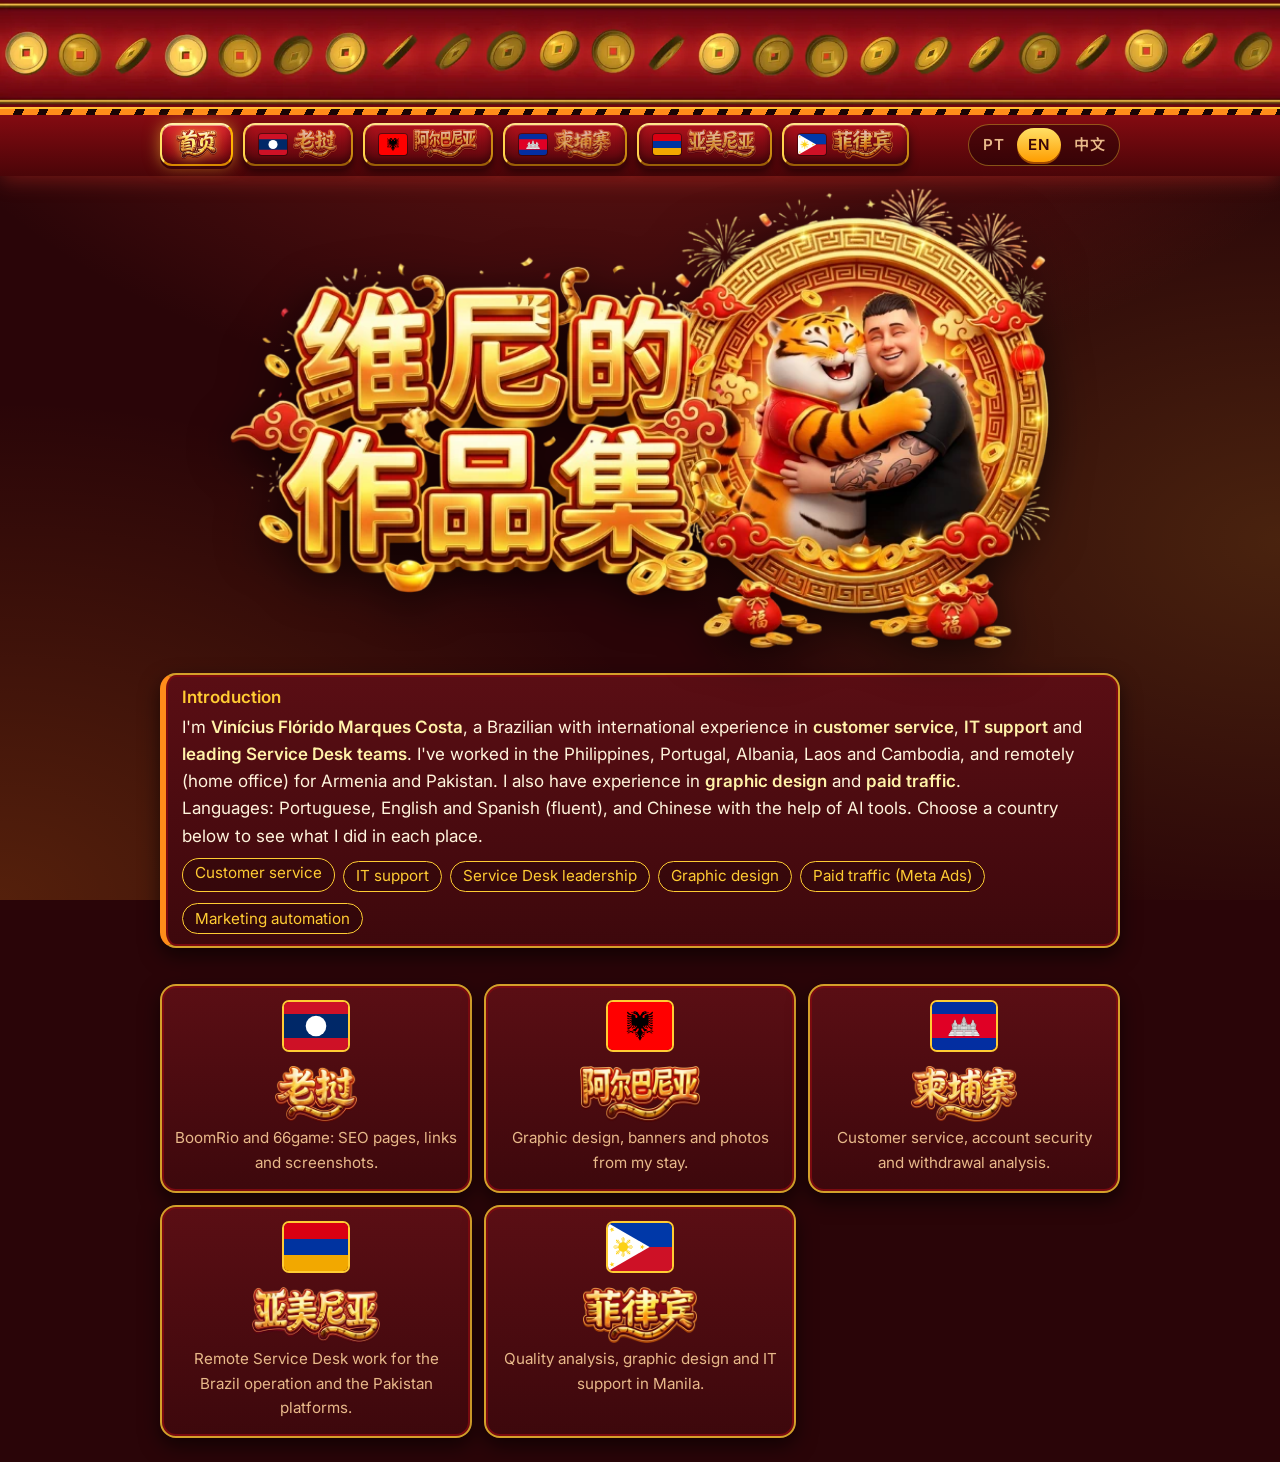
==== site/index.html @ f8ab3ff0 "Add trilingual portfolio site Co-Authored-By: Claude Sonnet 5.5 <noreply@anthropic.com> Claude-Sessi" ====
<!doctype html>
<html lang="pt-BR" data-lang="pt">
<head>
<meta charset="utf-8">
<meta name="viewport" content="width=device-width, initial-scale=1, viewport-fit=cover">
<title>Início — Vinícius Flórido</title>
<meta name="description" content="Portfólio de Vinícius Flórido Marques Costa: atendimento ao cliente, suporte de TI, liderança de Service Desk, design gráfico e SEO, com experiência em Laos, Albânia, Camboja, Armênia e Filipinas." data-i18n-content="meta.description">
<meta name="theme-color" content="#4a0508">
<meta name="color-scheme" content="dark">
<meta property="og:type" content="profile">
<meta property="og:title" content="Vinícius Flórido Marques Costa">
<meta property="og:description" content="Portfólio de Vinícius Flórido Marques Costa: atendimento ao cliente, suporte de TI, liderança de Service Desk, design gráfico e SEO, com experiência em Laos, Albânia, Camboja, Armênia e Filipinas.">
<meta property="og:image" content="assets/og-image.jpg">
<meta name="twitter:card" content="summary_large_image">
<link rel="icon" href="favicon.svg" type="image/svg+xml">
<link rel="preconnect" href="https://fonts.googleapis.com">
<link rel="preconnect" href="https://fonts.gstatic.com" crossorigin>
<link rel="stylesheet" href="https://fonts.googleapis.com/css2?family=Inter:wght@400;500;600;700&family=Noto+Sans+SC:wght@400;500;700&display=swap">
<link rel="stylesheet" href="css/tokens.css">
<link rel="stylesheet" href="css/base.css">
<link rel="stylesheet" href="css/components.css">
<link rel="modulepreload" href="js/main.js">
<script type="application/ld+json">{"@context": "https://schema.org", "@type": "Person", "name": "Vinícius Flórido Marques Costa", "jobTitle": "Customer Service Analyst · Service Desk Coordinator", "nationality": {"@type": "Country", "name": "Brazil"}, "knowsLanguage": ["pt", "en", "es", "zh"], "knowsAbout": ["Customer service", "IT support", "Service Desk management", "Graphic design", "SEO", "Paid traffic"], "sameAs": ["https://github.com/boomrioseo-dev"]}</script>
</head>
<body>
<a class="skip-link" href="#main" data-i18n="ui.skip">Ir para o conteúdo principal</a>
<div class="vidbar" role="presentation"><video id="coin-strip" muted loop playsinline preload="metadata" poster="assets/video/coins-poster.webp" disablepictureinpicture aria-hidden="true" tabindex="-1" width="3840" height="320"><source src="assets/video/coins-4k.mp4" type="video/mp4"></video></div>
<header class="site-header">
<nav class="site-nav" aria-label="Navegação principal" data-i18n-aria="ui.nav">
<ul class="tabs" role="list"><li><a class="tab" href="#home" data-route-link="home"><img class="cn" src="assets/img/nav/home.webp" width="163" height="120" alt="Início" data-i18n-alt="country.home" decoding="async"></a></li><li><a class="tab" href="#laos" data-route-link="laos"><img class="flag" src="assets/flags/la.svg" alt="" width="28" height="21" decoding="async"><img class="cn" src="assets/img/nav/la.webp" width="175" height="120" alt="Laos" data-i18n-alt="country.laos" decoding="async"></a></li><li><a class="tab" href="#albania" data-route-link="albania"><img class="flag" src="assets/flags/al.svg" alt="" width="28" height="21" decoding="async"><img class="cn" src="assets/img/nav/al.webp" width="256" height="120" alt="Albânia" data-i18n-alt="country.albania" decoding="async"></a></li><li><a class="tab" href="#cambodia" data-route-link="cambodia"><img class="flag" src="assets/flags/kh.svg" alt="" width="28" height="21" decoding="async"><img class="cn" src="assets/img/nav/kh.webp" width="229" height="120" alt="Camboja" data-i18n-alt="country.cambodia" decoding="async"></a></li><li><a class="tab" href="#armenia" data-route-link="armenia"><img class="flag" src="assets/flags/am.svg" alt="" width="28" height="21" decoding="async"><img class="cn" src="assets/img/nav/am.webp" width="273" height="120" alt="Armênia" data-i18n-alt="country.armenia" decoding="async"></a></li><li><a class="tab" href="#philippines" data-route-link="philippines"><img class="flag" src="assets/flags/ph.svg" alt="" width="28" height="21" decoding="async"><img class="cn" src="assets/img/nav/ph.webp" width="244" height="120" alt="Filipinas" data-i18n-alt="country.philippines" decoding="async"></a></li></ul>
<div class="lang" role="group" aria-label="Idioma" data-i18n-aria="ui.lang"><button type="button" data-lang="pt" lang="pt" aria-pressed="false">PT</button><button type="button" data-lang="en" lang="en" aria-pressed="false">EN</button><button type="button" data-lang="zh" lang="zh" aria-pressed="false">中文</button></div>
</nav>
</header>
<main id="main" tabindex="-1">
<article class="view" id="view-home" data-route="home" hidden>
<div class="herobanner"><h1 class="sr-only" tabindex="-1" data-i18n="home.h1">Vinícius Flórido Marques Costa — Portfólio</h1>
<img class="hb-one" src="assets/img/ui/hero.webp" width="790" height="444" alt="Banner do portfólio com ilustração de um tigre da fortuna" data-i18n-alt="home.hero.alt" fetchpriority="high" decoding="async"></div>
<section class="section" aria-labelledby="intro-h"><div class="explain reveal"><h2 id="intro-h" class="explain-title" data-i18n="home.intro.title">Apresentação</h2>
<p data-i18n-html="home.intro.body">Sou o <b>Vinícius Flórido Marques Costa</b>, brasileiro, com experiência internacional em <b>atendimento ao cliente</b>, <b>suporte de TI</b> e <b>liderança de equipes de Service Desk</b>. Já trabalhei nas Filipinas, em Portugal, na Albânia, em Laos e no Camboja, e em home office para a Armênia e o Paquistão. Também tenho experiência com <b>design gráfico</b> e <b>tráfego pago</b>.<br>
Idiomas: português, inglês e espanhol (fluentes), e chinês com apoio de ferramentas de IA. Escolha um país abaixo para ver o que fiz em cada lugar.</p>
<ul class="tags" role="list"><li data-i18n="home.skill.0">Atendimento ao cliente</li><li data-i18n="home.skill.1">Suporte de TI</li><li data-i18n="home.skill.2">Liderança de Service Desk</li><li data-i18n="home.skill.3">Design gráfico</li><li data-i18n="home.skill.4">Tráfego pago (Meta Ads)</li><li data-i18n="home.skill.5">Automação de marketing</li></ul></div></section>
<section class="section" aria-label="Países" data-i18n-aria="home.countries"><div class="grid"><a class="card homecard reveal" href="#laos"><img class="flag flag-xl" src="assets/flags/la.svg" alt="" width="64" height="48" decoding="async"><h3><img class="cn cn-lg" src="assets/img/nav/la.webp" width="175" height="120" alt="Laos" data-i18n-alt="country.laos" decoding="async"></h3><p data-i18n="home.card.laos">BoomRio e 66game: páginas de SEO, links e screenshots.</p></a><a class="card homecard reveal" href="#albania"><img class="flag flag-xl" src="assets/flags/al.svg" alt="" width="64" height="48" decoding="async"><h3><img class="cn cn-lg" src="assets/img/nav/al.webp" width="256" height="120" alt="Albânia" data-i18n-alt="country.albania" decoding="async"></h3><p data-i18n="home.card.albania">Design gráfico, banners e fotos da estadia.</p></a><a class="card homecard reveal" href="#cambodia"><img class="flag flag-xl" src="assets/flags/kh.svg" alt="" width="64" height="48" decoding="async"><h3><img class="cn cn-lg" src="assets/img/nav/kh.webp" width="229" height="120" alt="Camboja" data-i18n-alt="country.cambodia" decoding="async"></h3><p data-i18n="home.card.cambodia">Atendimento ao cliente, segurança de contas e análise de saques.</p></a><a class="card homecard reveal" href="#armenia"><img class="flag flag-xl" src="assets/flags/am.svg" alt="" width="64" height="48" decoding="async"><h3><img class="cn cn-lg" src="assets/img/nav/am.webp" width="273" height="120" alt="Armênia" data-i18n-alt="country.armenia" decoding="async"></h3><p data-i18n="home.card.armenia">Service Desk em home office, no Brasil e nas plataformas do Paquistão.</p></a><a class="card homecard reveal" href="#philippines"><img class="flag flag-xl" src="assets/flags/ph.svg" alt="" width="64" height="48" decoding="async"><h3><img class="cn cn-lg" src="assets/img/nav/ph.webp" width="244" height="120" alt="Filipinas" data-i18n-alt="country.philippines" decoding="async"></h3><p data-i18n="home.card.philippines">Análise de qualidade, design gráfico e suporte de TI em Manila.</p></a></div></section>
</article>
<article class="view" id="view-laos" data-route="laos" hidden>
<header class="hero">
<h1 tabindex="-1"><img class="flag flag-lg" src="assets/flags/la.svg" alt="" width="44" height="33" decoding="async"><span data-i18n="country.laos">Laos</span></h1>
<p data-i18n="laos.lede">BoomRio e 66game: páginas de SEO, links e capturas de tela. Esta página será atualizada conforme novos materiais forem enviados.</p>
</header><div class="section"><dl class="facts reveal"><div><dt data-i18n="fact.company">Empresa</dt><dd>STAR COMPANY</dd></div><div><dt data-i18n="fact.role">Cargo</dt><dd data-i18n="role.csa">Analista de Atendimento ao Cliente</dd></div><div><dt data-i18n="fact.period">Período</dt><dd data-i18n="period.khlaos">Jun 2025 – Fev 2026</dd></div><div><dt data-i18n="fact.place">Local</dt><dd data-i18n="place.laos">Triângulo Dourado (Laos)</dd></div></dl><aside class="explain reveal"><h3 data-i18n="laos.time.title">Sobre a minha passagem</h3><div data-i18n-html="laos.time.body">Trabalhei como <b>Analista de Atendimento ao Cliente</b> na STAR COMPANY, começando no Triângulo Dourado, em Laos, e depois fui transferido para o Camboja. Esta página reúne os materiais da BoomRio e do 66game: páginas de SEO, links e capturas de tela.</div></aside></div><section class="section" aria-labelledby="projects-h">
<h2 id="projects-h" data-i18n="laos.projects.title">BoomRio e 66game</h2><p class="sub" data-i18n="laos.projects.sub">Páginas de SEO, canal no Telegram e repositórios</p>
<div class="grid"><article class="card reveal">
<div class="card-ico"><svg class="ico" viewBox="0 0 24 24" aria-hidden="true" focusable="false" fill="currentColor"><path d="M3 11v2a1 1 0 0 0 1 1h2l5 4V6L6 10H4a1 1 0 0 0-1 1Zm13.5 1a4.5 4.5 0 0 0-2.5-4v8a4.5 4.5 0 0 0 2.5-4Zm2.5 0a7 7 0 0 1-4.5 6.5v-2a5 5 0 0 0 0-9v-2A7 7 0 0 1 19 12Z"/></svg></div><h3 class="card-title" data-i18n="laos.tg.title">Canal BoomRio · Telegram</h3><p data-i18n="laos.tg.body">Canal oficial com jogos, bônus, informativos e promoções.</p>
<a class="btn btn-link" href="https://t.me/+j5zQhgkIkEhjNGRk" target="_blank" rel="noopener noreferrer"><span data-i18n="laos.tg.cta">Abrir canal ↗</span></a>
</article><article class="card reveal">
<div class="card-ico"><img class="flag flag-md" src="assets/flags/in.svg" alt="" width="36" height="27" decoding="async"></div><h3 class="card-title" data-i18n="laos.g66.title">Página SEO · 66game</h3><p data-i18n="laos.g66.body">Site de divulgação da plataforma indiana da mesma empresa da BoomRio, com guia de download, FAQ e avaliações.</p>
<a class="btn btn-link" href="https://66gameblog.com" target="_blank" rel="noopener noreferrer"><span data-i18n="laos.g66.cta">Abrir site ↗</span></a>
</article><article class="card reveal">
<div class="card-ico"><svg class="ico" viewBox="0 0 24 24" aria-hidden="true" focusable="false" fill="currentColor"><path d="M12 2a10 10 0 0 0-3.2 19.5c.5.1.7-.2.7-.5v-1.7c-2.8.6-3.4-1.2-3.4-1.2-.5-1.1-1.1-1.4-1.1-1.4-.9-.6.1-.6.1-.6 1 .1 1.5 1 1.5 1 .9 1.5 2.4 1.1 2.9.8.1-.7.4-1.1.6-1.4-2.2-.3-4.6-1.1-4.6-5 0-1.1.4-2 1-2.7-.1-.3-.4-1.300.1-2.700 0 0 .8-.3 2.800 1a9.600 9.600 0 0 1 5 0c1.900-1.300 2.800-1 2.800-1 .5 1.400.2 2.400.1 2.700.6.700 1 1.600 1 2.700 0 3.900-2.400 4.700-4.600 5 .4.300.7.900.7 1.800v2.700c0 .3.2.600.7.500A10 10 0 0 0 12 2Z"/></svg></div><h3 class="card-title" data-i18n="laos.gh.title">GitHub · BoomRio e Game66</h3><p data-i18n="laos.gh.body">Repositórios das páginas de SEO da BoomRio e do 66game.</p>
<a class="btn btn-primary" href="https://github.com/boomrioseo-dev?tab=repositories" target="_blank" rel="noopener noreferrer"><span data-i18n="laos.gh.cta">Ver repositórios ↗</span></a>
</article></div>
</section><section class="section" aria-labelledby="screens-h">
<h2 id="screens-h" data-i18n="laos.screens.title">Screenshots</h2><p class="sub" data-i18n="laos.screens.sub">Capturas de tela dos trabalhos</p>
<h3 class="grp" data-i18n="laos.group">SEO · BOOM</h3><div class="grid grid-shots"><figure class="shot reveal">
<button type="button" class="shot-btn" data-lightbox="seo" data-full="assets/img/laos/seo-planning-719.webp" data-w="719" data-h="1001" data-i18n-aria="ui.zoom" aria-label="Ampliar imagem">
<img src="assets/img/laos/seo-planning-480.webp" srcset="assets/img/laos/seo-planning-480.webp 480w, assets/img/laos/seo-planning-719.webp 719w" sizes="(min-width: 1000px) 300px, (min-width: 600px) 45vw, 92vw" width="719" height="1001" alt="Planejamento de nova plataforma" data-i18n-alt="laos.s1.title" loading="lazy" decoding="async"></button>
<figcaption><b data-i18n="laos.s1.title">Planejamento de nova plataforma</b><span data-i18n="laos.s1.desc">Conversa de equipe sobre limites de envio e ideias de nomes para uma nova plataforma.</span></figcaption>
</figure><figure class="shot reveal">
<button type="button" class="shot-btn" data-lightbox="seo" data-full="assets/img/laos/seo-team-1223.webp" data-w="1223" data-h="1004" data-i18n-aria="ui.zoom" aria-label="Ampliar imagem">
<img src="assets/img/laos/seo-team-960.webp" srcset="assets/img/laos/seo-team-480.webp 480w, assets/img/laos/seo-team-960.webp 960w, assets/img/laos/seo-team-1223.webp 1223w" sizes="(min-width: 1000px) 300px, (min-width: 600px) 45vw, 92vw" width="1223" height="1004" alt="Grupo BOOM TEAM" data-i18n-alt="laos.s2.title" loading="lazy" decoding="async"></button>
<figcaption><b data-i18n="laos.s2.title">Grupo BOOM TEAM</b><span data-i18n="laos.s2.desc">Grupo de promoção com relatório de desempenho e orientações para a equipe.</span></figcaption>
</figure><figure class="shot reveal">
<button type="button" class="shot-btn" data-lightbox="seo" data-full="assets/img/laos/seo-channel-1235.webp" data-w="1235" data-h="1034" data-i18n-aria="ui.zoom" aria-label="Ampliar imagem">
<img src="assets/img/laos/seo-channel-960.webp" srcset="assets/img/laos/seo-channel-480.webp 480w, assets/img/laos/seo-channel-960.webp 960w, assets/img/laos/seo-channel-1235.webp 1235w" sizes="(min-width: 1000px) 300px, (min-width: 600px) 45vw, 92vw" width="1235" height="1034" alt="Canal oficial BoomRio" data-i18n-alt="laos.s3.title" loading="lazy" decoding="async"></button>
<figcaption><b data-i18n="laos.s3.title">Canal oficial BoomRio</b><span data-i18n="laos.s3.desc">Canal com 3.702 inscritos e publicação com códigos de resgate.</span></figcaption>
</figure><figure class="shot reveal">
<button type="button" class="shot-btn" data-lightbox="seo" data-full="assets/img/laos/seo-archive-1191.webp" data-w="1191" data-h="1023" data-i18n-aria="ui.zoom" aria-label="Ampliar imagem">
<img src="assets/img/laos/seo-archive-960.webp" srcset="assets/img/laos/seo-archive-480.webp 480w, assets/img/laos/seo-archive-960.webp 960w, assets/img/laos/seo-archive-1191.webp 1191w" sizes="(min-width: 1000px) 300px, (min-width: 600px) 45vw, 92vw" width="1191" height="1023" alt="Conversas arquivadas" data-i18n-alt="laos.s4.title" loading="lazy" decoding="async"></button>
<figcaption><b data-i18n="laos.s4.title">Conversas arquivadas</b><span data-i18n="laos.s4.desc">Lista de contatos e conversa sobre dias trabalhados e pagamento.</span></figcaption>
</figure><figure class="shot reveal">
<button type="button" class="shot-btn" data-lightbox="seo" data-full="assets/img/laos/seo-google-591.webp" data-w="591" data-h="1280" data-i18n-aria="ui.zoom" aria-label="Ampliar imagem">
<img src="assets/img/laos/seo-google-480.webp" srcset="assets/img/laos/seo-google-480.webp 480w, assets/img/laos/seo-google-591.webp 591w" sizes="(min-width: 1000px) 300px, (min-width: 600px) 45vw, 92vw" width="591" height="1280" alt="Primeiro lugar no Google" data-i18n-alt="laos.s5.title" loading="lazy" decoding="async"></button>
<figcaption><b data-i18n="laos.s5.title">Primeiro lugar no Google</b><span data-i18n="laos.s5.desc">Busca por “boomrio”: uma das páginas de SEO aparece em primeiro lugar nos resultados.</span></figcaption>
</figure><figure class="shot reveal">
<button type="button" class="shot-btn" data-lightbox="seo" data-full="assets/img/laos/seo-instagram-591.webp" data-w="591" data-h="1280" data-i18n-aria="ui.zoom" aria-label="Ampliar imagem">
<img src="assets/img/laos/seo-instagram-480.webp" srcset="assets/img/laos/seo-instagram-480.webp 480w, assets/img/laos/seo-instagram-591.webp 591w" sizes="(min-width: 1000px) 300px, (min-width: 600px) 45vw, 92vw" width="591" height="1280" alt="Arte para Instagram" data-i18n-alt="laos.s6.title" loading="lazy" decoding="async"></button>
<figcaption><b data-i18n="laos.s6.title">Arte para Instagram</b><span data-i18n="laos.s6.desc">Story criado para a BoomRio, convidando pessoas a se tornarem agentes.</span></figcaption>
</figure><figure class="shot reveal">
<button type="button" class="shot-btn" data-lightbox="seo" data-full="assets/img/laos/seo-telegram-vip-591.webp" data-w="591" data-h="1280" data-i18n-aria="ui.zoom" aria-label="Ampliar imagem">
<img src="assets/img/laos/seo-telegram-vip-480.webp" srcset="assets/img/laos/seo-telegram-vip-480.webp 480w, assets/img/laos/seo-telegram-vip-591.webp 591w" sizes="(min-width: 1000px) 300px, (min-width: 600px) 45vw, 92vw" width="591" height="1280" alt="Grupo VIP no Telegram" data-i18n-alt="laos.s7.title" loading="lazy" decoding="async"></button>
<figcaption><b data-i18n="laos.s7.title">Grupo VIP no Telegram</b><span data-i18n="laos.s7.desc">Mensagem fixada com código de resgate e regras de bônus.</span></figcaption>
</figure><figure class="shot shot-video reveal"><video controls playsinline preload="none" poster="assets/video/promo-poster.webp" width="540" height="960" data-i18n-aria="laos.s8.title" aria-label="Vídeo promocional"><source src="assets/video/promo.mp4" type="video/mp4"></video>
<figcaption><b data-i18n="laos.s8.title">Vídeo promocional</b><span data-i18n="laos.s8.desc">Animação curta de 5 segundos criada para divulgação.</span></figcaption></figure><figure class="shot reveal">
<button type="button" class="shot-btn" data-lightbox="seo" data-full="assets/img/laos/seo-github-1265.webp" data-w="1265" data-h="919" data-i18n-aria="ui.zoom" aria-label="Ampliar imagem">
<img src="assets/img/laos/seo-github-960.webp" srcset="assets/img/laos/seo-github-480.webp 480w, assets/img/laos/seo-github-960.webp 960w, assets/img/laos/seo-github-1265.webp 1265w" sizes="(min-width: 1000px) 300px, (min-width: 600px) 45vw, 92vw" width="1265" height="919" alt="Perfil no GitHub" data-i18n-alt="laos.s9.title" loading="lazy" decoding="async"></button>
<figcaption><b data-i18n="laos.s9.title">Perfil no GitHub</b><span data-i18n="laos.s9.desc">Conta boomrioseo-dev com 45 repositórios e 341 contribuições no último ano.</span></figcaption>
</figure></div>
</section>
</article>
<article class="view" id="view-albania" data-route="albania" hidden>
<header class="hero">
<h1 tabindex="-1"><img class="flag flag-lg" src="assets/flags/al.svg" alt="" width="44" height="33" decoding="async"><span data-i18n="country.albania">Albânia</span></h1>
<p data-i18n="albania.lede">Trabalhos de design gráfico e registros da estadia no local.</p>
</header><div class="section"><dl class="facts reveal"><div><dt data-i18n="fact.company">Empresa</dt><dd>BRILLIANT ENTERTAINMENT</dd></div><div><dt data-i18n="fact.role">Cargo</dt><dd data-i18n="role.itpt">Analista de TI e Tráfego Pago</dd></div><div><dt data-i18n="fact.period">Período</dt><dd data-i18n="period.al">Out 2024 – Mai 2025</dd></div><div><dt data-i18n="fact.place">Local</dt><dd data-i18n="place.al">Albânia</dd></div></dl><aside class="explain reveal"><h3 data-i18n="albania.time.title">Sobre a minha passagem</h3><div data-i18n-html="albania.time.body">Trabalhei como <b>Analista de TI e Tráfego Pago</b> na BRILLIANT ENTERTAINMENT, na Albânia, de outubro de 2024 a maio de 2025. Além do design gráfico, atuei com tráfego pago (Meta Ads), automação de marketing e suporte de TI.</div></aside><aside class="explain reveal"><h3 data-i18n="albania.about.title">Sobre o trabalho</h3><div data-i18n-html="albania.about.body">Na Albânia realizei trabalhos de design gráfico, como banners para SEO, para Instagram e outros materiais de divulgação, além de fotografias da estadia no local. Abaixo estão os banners, organizados por plataforma, e os registros do período.</div></aside></div><section class="section" aria-labelledby="banners-h">
<h2 id="banners-h" data-i18n="albania.banners.title">Banners e artes de divulgação</h2>
<h3 class="grp">J6.Game</h3><div class="grid grid-banners"><figure class="shot sq reveal"><button type="button" class="shot-btn" data-lightbox="banners" data-full="assets/img/albania/rooster-800.webp" data-w="800" data-h="800" data-i18n-aria="ui.zoom" aria-label="Ampliar imagem"><img src="assets/img/albania/rooster-400.webp" srcset="assets/img/albania/rooster-400.webp 400w, assets/img/albania/rooster-800.webp 800w" sizes="(min-width: 1000px) 230px, (min-width: 600px) 30vw, 46vw" width="800" height="800" alt="J6.Game — Galo e ninho" loading="lazy" decoding="async"></button>
<figcaption><b data-i18n="albania.rooster">Galo e ninho</b><span data-i18n="albania.banner.desc">Banner de divulgação.</span></figcaption></figure><figure class="shot sq reveal"><button type="button" class="shot-btn" data-lightbox="banners" data-full="assets/img/albania/jungle-800.webp" data-w="800" data-h="800" data-i18n-aria="ui.zoom" aria-label="Ampliar imagem"><img src="assets/img/albania/jungle-400.webp" srcset="assets/img/albania/jungle-400.webp 400w, assets/img/albania/jungle-800.webp 800w" sizes="(min-width: 1000px) 230px, (min-width: 600px) 30vw, 46vw" width="800" height="800" alt="J6.Game — Selva e lêmures" loading="lazy" decoding="async"></button>
<figcaption><b data-i18n="albania.jungle">Selva e lêmures</b><span data-i18n="albania.banner.desc">Banner de divulgação.</span></figcaption></figure><figure class="shot sq reveal"><button type="button" class="shot-btn" data-lightbox="banners" data-full="assets/img/albania/waterfall-800.webp" data-w="800" data-h="800" data-i18n-aria="ui.zoom" aria-label="Ampliar imagem"><img src="assets/img/albania/waterfall-400.webp" srcset="assets/img/albania/waterfall-400.webp 400w, assets/img/albania/waterfall-800.webp 800w" sizes="(min-width: 1000px) 230px, (min-width: 600px) 30vw, 46vw" width="800" height="800" alt="J6.Game — Cachoeira e arara" loading="lazy" decoding="async"></button>
<figcaption><b data-i18n="albania.waterfall">Cachoeira e arara</b><span data-i18n="albania.banner.desc">Banner de divulgação.</span></figcaption></figure></div><h3 class="grp">Z9.Game</h3><div class="grid grid-banners"><figure class="shot sq reveal"><button type="button" class="shot-btn" data-lightbox="banners" data-full="assets/img/albania/pirate-800.webp" data-w="800" data-h="800" data-i18n-aria="ui.zoom" aria-label="Ampliar imagem"><img src="assets/img/albania/pirate-400.webp" srcset="assets/img/albania/pirate-400.webp 400w, assets/img/albania/pirate-800.webp 800w" sizes="(min-width: 1000px) 230px, (min-width: 600px) 30vw, 46vw" width="800" height="800" alt="Z9.Game — Tema pirata" loading="lazy" decoding="async"></button>
<figcaption><b data-i18n="albania.pirate">Tema pirata</b><span data-i18n="albania.banner.desc">Banner de divulgação.</span></figcaption></figure><figure class="shot sq reveal"><button type="button" class="shot-btn" data-lightbox="banners" data-full="assets/img/albania/leprechaun-800.webp" data-w="800" data-h="800" data-i18n-aria="ui.zoom" aria-label="Ampliar imagem"><img src="assets/img/albania/leprechaun-400.webp" srcset="assets/img/albania/leprechaun-400.webp 400w, assets/img/albania/leprechaun-800.webp 800w" sizes="(min-width: 1000px) 230px, (min-width: 600px) 30vw, 46vw" width="800" height="800" alt="Z9.Game — Duende e pote de ouro" loading="lazy" decoding="async"></button>
<figcaption><b data-i18n="albania.leprechaun">Duende e pote de ouro</b><span data-i18n="albania.banner.desc">Banner de divulgação.</span></figcaption></figure><figure class="shot sq reveal"><button type="button" class="shot-btn" data-lightbox="banners" data-full="assets/img/albania/western-1082.webp" data-w="1082" data-h="1080" data-i18n-aria="ui.zoom" aria-label="Ampliar imagem"><img src="assets/img/albania/western-400.webp" srcset="assets/img/albania/western-400.webp 400w, assets/img/albania/western-1082.webp 1082w" sizes="(min-width: 1000px) 230px, (min-width: 600px) 30vw, 46vw" width="1082" height="1080" alt="Z9.Game — Tema faroeste" loading="lazy" decoding="async"></button>
<figcaption><b data-i18n="albania.western">Tema faroeste</b><span data-i18n="albania.banner.desc">Banner de divulgação.</span></figcaption></figure><figure class="shot sq reveal"><button type="button" class="shot-btn" data-lightbox="banners" data-full="assets/img/albania/fortune-god-800.webp" data-w="800" data-h="800" data-i18n-aria="ui.zoom" aria-label="Ampliar imagem"><img src="assets/img/albania/fortune-god-400.webp" srcset="assets/img/albania/fortune-god-400.webp 400w, assets/img/albania/fortune-god-800.webp 800w" sizes="(min-width: 1000px) 230px, (min-width: 600px) 30vw, 46vw" width="800" height="800" alt="Z9.Game — Tigre e deus da fortuna" loading="lazy" decoding="async"></button>
<figcaption><b data-i18n="albania.fortune-god">Tigre e deus da fortuna</b><span data-i18n="albania.banner.desc">Banner de divulgação.</span></figcaption></figure><figure class="shot sq reveal"><button type="button" class="shot-btn" data-lightbox="banners" data-full="assets/img/albania/floating-market-800.webp" data-w="800" data-h="800" data-i18n-aria="ui.zoom" aria-label="Ampliar imagem"><img src="assets/img/albania/floating-market-400.webp" srcset="assets/img/albania/floating-market-400.webp 400w, assets/img/albania/floating-market-800.webp 800w" sizes="(min-width: 1000px) 230px, (min-width: 600px) 30vw, 46vw" width="800" height="800" alt="Z9.Game — Mercado flutuante" loading="lazy" decoding="async"></button>
<figcaption><b data-i18n="albania.floating-market">Mercado flutuante</b><span data-i18n="albania.banner.desc">Banner de divulgação.</span></figcaption></figure></div><h3 class="grp">T9.Game</h3><div class="grid grid-banners"><figure class="shot sq reveal"><button type="button" class="shot-btn" data-lightbox="banners" data-full="assets/img/albania/tiger-mouse-800.webp" data-w="800" data-h="800" data-i18n-aria="ui.zoom" aria-label="Ampliar imagem"><img src="assets/img/albania/tiger-mouse-400.webp" srcset="assets/img/albania/tiger-mouse-400.webp 400w, assets/img/albania/tiger-mouse-800.webp 800w" sizes="(min-width: 1000px) 230px, (min-width: 600px) 30vw, 46vw" width="800" height="800" alt="T9.Game — Tigre e rato" loading="lazy" decoding="async"></button>
<figcaption><b data-i18n="albania.tiger-mouse">Tigre e rato</b><span data-i18n="albania.banner.desc">Banner de divulgação.</span></figcaption></figure><figure class="shot sq reveal"><button type="button" class="shot-btn" data-lightbox="banners" data-full="assets/img/albania/penguin-800.webp" data-w="800" data-h="800" data-i18n-aria="ui.zoom" aria-label="Ampliar imagem"><img src="assets/img/albania/penguin-400.webp" srcset="assets/img/albania/penguin-400.webp 400w, assets/img/albania/penguin-800.webp 800w" sizes="(min-width: 1000px) 230px, (min-width: 600px) 30vw, 46vw" width="800" height="800" alt="T9.Game — Pinguim no gelo" loading="lazy" decoding="async"></button>
<figcaption><b data-i18n="albania.penguin">Pinguim no gelo</b><span data-i18n="albania.banner.desc">Banner de divulgação.</span></figcaption></figure><figure class="shot sq reveal"><button type="button" class="shot-btn" data-lightbox="banners" data-full="assets/img/albania/ganesha-800.webp" data-w="800" data-h="800" data-i18n-aria="ui.zoom" aria-label="Ampliar imagem"><img src="assets/img/albania/ganesha-400.webp" srcset="assets/img/albania/ganesha-400.webp 400w, assets/img/albania/ganesha-800.webp 800w" sizes="(min-width: 1000px) 230px, (min-width: 600px) 30vw, 46vw" width="800" height="800" alt="T9.Game — Ganesha dourado" loading="lazy" decoding="async"></button>
<figcaption><b data-i18n="albania.ganesha">Ganesha dourado</b><span data-i18n="albania.banner.desc">Banner de divulgação.</span></figcaption></figure><figure class="shot sq reveal"><button type="button" class="shot-btn" data-lightbox="banners" data-full="assets/img/albania/piglet-800.webp" data-w="800" data-h="800" data-i18n-aria="ui.zoom" aria-label="Ampliar imagem"><img src="assets/img/albania/piglet-400.webp" srcset="assets/img/albania/piglet-400.webp 400w, assets/img/albania/piglet-800.webp 800w" sizes="(min-width: 1000px) 230px, (min-width: 600px) 30vw, 46vw" width="800" height="800" alt="T9.Game — Porquinho dourado" loading="lazy" decoding="async"></button>
<figcaption><b data-i18n="albania.piglet">Porquinho dourado</b><span data-i18n="albania.banner.desc">Banner de divulgação.</span></figcaption></figure><figure class="shot sq reveal"><button type="button" class="shot-btn" data-lightbox="banners" data-full="assets/img/albania/dragon-800.webp" data-w="800" data-h="800" data-i18n-aria="ui.zoom" aria-label="Ampliar imagem"><img src="assets/img/albania/dragon-400.webp" srcset="assets/img/albania/dragon-400.webp 400w, assets/img/albania/dragon-800.webp 800w" sizes="(min-width: 1000px) 230px, (min-width: 600px) 30vw, 46vw" width="800" height="800" alt="T9.Game — Dragão" loading="lazy" decoding="async"></button>
<figcaption><b data-i18n="albania.dragon">Dragão</b><span data-i18n="albania.banner.desc">Banner de divulgação.</span></figcaption></figure></div>
</section><section class="section" aria-labelledby="photos-h">
<h2 id="photos-h" data-i18n="albania.photos.title">Fotos da estadia</h2><p class="sub" data-i18n="albania.photos.sub">Registros do período no local</p>
<div class="grid grid-shots"><figure class="shot reveal">
<button type="button" class="shot-btn" data-lightbox="stay" data-full="assets/img/albania/stay-975.webp" data-w="975" data-h="731" data-i18n-aria="ui.zoom" aria-label="Ampliar imagem">
<img src="assets/img/albania/stay-960.webp" srcset="assets/img/albania/stay-480.webp 480w, assets/img/albania/stay-960.webp 960w, assets/img/albania/stay-975.webp 975w" sizes="(min-width: 1000px) 300px, (min-width: 600px) 45vw, 92vw" width="975" height="731" alt="Estação de trabalho" data-i18n-alt="albania.stay.title" loading="lazy" decoding="async"></button>
<figcaption><b data-i18n="albania.stay.title">Estação de trabalho</b><span data-i18n="albania.stay.desc">Registro fotográfico da estadia.</span></figcaption>
</figure></div>
</section>
</article>
<article class="view" id="view-cambodia" data-route="cambodia" hidden>
<header class="hero">
<h1 tabindex="-1"><img class="flag flag-lg" src="assets/flags/kh.svg" alt="" width="44" height="33" decoding="async"><span data-i18n="country.cambodia">Camboja</span></h1>
<p data-i18n="cambodia.lede">O que eu fiz no Camboja: atendimento ao cliente e análise de saques.</p>
</header><div class="section"><dl class="facts reveal"><div><dt data-i18n="fact.company">Empresa</dt><dd>STAR COMPANY</dd></div><div><dt data-i18n="fact.role">Cargo</dt><dd data-i18n="role.csa">Analista de Atendimento ao Cliente</dd></div><div><dt data-i18n="fact.period">Período</dt><dd data-i18n="period.khlaos">Jun 2025 – Fev 2026</dd></div><div><dt data-i18n="fact.place">Local</dt><dd data-i18n="place.khlaos">Triângulo Dourado (Laos) e Camboja</dd></div></dl><aside class="explain reveal"><h3 data-i18n="cambodia.about.title">Sobre a minha passagem</h3><div data-i18n-html="cambodia.about.body">Trabalhei como <b>Analista de Atendimento ao Cliente</b> na STAR COMPANY de junho de 2025 a fevereiro de 2026. Comecei no Triângulo Dourado, em Laos, e depois fui transferido para o Camboja.</div></aside></div><section class="section" aria-labelledby="duties-h">
<h2 id="duties-h" data-i18n="cambodia.duties.title">O que eu fazia</h2><p class="sub" data-i18n="cambodia.duties.sub">Principais responsabilidades</p>
<div class="grid"><article class="card reveal"><h3 class="card-title" data-i18n="cambodia.r.0.title">Segurança de contas</h3><p data-i18n="cambodia.r.0.body">Redefinia senhas de login e de saque, garantindo a segurança da conta e um acesso eficiente.</p></article><article class="card reveal"><h3 class="card-title" data-i18n="cambodia.r.1.title">Análise de saques</h3><p data-i18n="cambodia.r.1.body">Analisava o status das solicitações de saque, identificava os motivos de aprovação ou falha e explicava o resultado ao cliente com clareza.</p></article><article class="card reveal"><h3 class="card-title" data-i18n="cambodia.r.2.title">Suporte ao cliente</h3><p data-i18n="cambodia.r.2.body">Dava suporte sobre contas e transações financeiras e avisava os usuários sobre atualizações de bônus e mudanças nas funções da plataforma.</p></article></div>
</section>
</article>
<article class="view" id="view-armenia" data-route="armenia" hidden>
<header class="hero">
<h1 tabindex="-1"><img class="flag flag-lg" src="assets/flags/am.svg" alt="" width="44" height="33" decoding="async"><span data-i18n="country.armenia">Armênia</span></h1>
<p data-i18n="armenia.lede">Trabalho remoto (home office) como Supervisor de Service Desk, na operação do Brasil e nas plataformas do Paquistão.</p>
</header><div class="section"><dl class="facts reveal"><div><dt data-i18n="fact.company">Empresa</dt><dd>A61.COM</dd></div><div><dt data-i18n="fact.role">Cargo</dt><dd data-i18n="role.sds">Supervisor de Service Desk</dd></div><div><dt data-i18n="fact.period">Período</dt><dd data-i18n="period.am">Jun – Out 2026</dd></div><div><dt data-i18n="fact.place">Local</dt><dd data-i18n="place.remote">Home office (remoto)</dd></div></dl><div class="explain-grid"><aside class="explain reveal"><h3 data-i18n="armenia.home.title">Serviço em home office</h3><div data-i18n-html="armenia.home.body">Na Armênia trabalhei em <b>home office</b> como <b>Supervisor de Service Desk</b> na A61.COM, na operação do Brasil, de junho a outubro de 2026.</div></aside><aside class="explain reveal"><h3 data-i18n="armenia.shift.title">Mudança de operação</h3><div data-i18n-html="armenia.shift.body">Com o encerramento da operação da A61.COM no Brasil por restrições regulatórias, passei para as <b>plataformas do Paquistão (sites 8557 e 7987)</b>, também em <b>home office</b>.</div></aside></div></div><section class="section" aria-labelledby="brazil-h">
<h2 id="brazil-h" data-i18n="armenia.br.title">O que eu fazia</h2><p class="sub" data-i18n="armenia.br.sub">Principais responsabilidades</p>
<div class="grid"><article class="card reveal"><h3 class="card-title" data-i18n="armenia.br.0.title">Escalas e férias</h3><p data-i18n="armenia.br.0.body">Montava as escalas de trabalho e o planejamento de férias da equipe.</p></article><article class="card reveal"><h3 class="card-title" data-i18n="armenia.br.1.title">Recrutamento</h3><p data-i18n="armenia.br.1.body">Conduzia as entrevistas de recrutamento.</p></article><article class="card reveal"><h3 class="card-title" data-i18n="armenia.br.2.title">Fluxos de atendimento</h3><p data-i18n="armenia.br.2.body">Criava os fluxos de serviço segundo as regras da plataforma e facilitava a comunicação entre a gestão chinesa e a equipe brasileira.</p></article><article class="card reveal"><h3 class="card-title" data-i18n="armenia.br.3.title">Dúvidas sobre o mercado</h3><p data-i18n="armenia.br.3.body">Respondia perguntas gerais sobre o mercado brasileiro.</p></article></div>
</section><section class="section" aria-labelledby="pakistan-h">
<h2 id="pakistan-h" data-i18n="armenia.pk.title">A61.COM · sites 8557 e 7987, também em home office</h2>
<div class="grid"><article class="card reveal"><h3 class="card-title" data-i18n="armenia.pk.0.title">Coordenação de Service Desk</h3><p data-i18n="armenia.pk.0.body">Coordeno o Service Desk dos sites 8557 e 7987, com escalas de trabalho, férias e entrevistas de recrutamento.</p></article><article class="card reveal"><h3 class="card-title" data-i18n="armenia.pk.1.title">Equipe de saques</h3><p data-i18n="armenia.pk.1.body">A partir de 09/10/2026, liderei temporariamente a equipe de saques das duas plataformas. Com a chegada do líder efetivo, fui promovido a Coordenador de Service Desk.</p></article><article class="card reveal"><h3 class="card-title" data-i18n="armenia.pk.2.title">Fluxos e comunicação</h3><p data-i18n="armenia.pk.2.body">Defino os fluxos de atendimento conforme as regras da plataforma e facilito a comunicação entre a gestão chinesa e os funcionários.</p></article><article class="card reveal"><h3 class="card-title" data-i18n="armenia.pk.3.title">Dúvidas sobre o mercado</h3><p data-i18n="armenia.pk.3.body">Respondo perguntas gerais sobre o mercado.</p></article></div><div class="explain-grid"><aside class="explain reveal"><h3 data-i18n="armenia.wd.title">Time de saques</h3><div data-i18n-html="armenia.wd.body">Assumi temporariamente a gestão da equipe de saques.<ul><li><b>Cargo:</b> líder temporário da equipe de saques, a partir de 09/10/2026.</li><li><b>Escopo:</b> gestão da equipe de saques das plataformas do Paquistão, sites 8557 e 7987.</li><li><b>Resultado:</b> com a chegada do líder efetivo de saques, fui promovido a Coordenador de Service Desk.</li></ul></div></aside><aside class="explain reveal"><h3 data-i18n="armenia.sites.title">O que fiz pelos sites 8557 e 7987</h3><div data-i18n-html="armenia.sites.body"><ul><li>Coordenação do Service Desk dos dois sites.</li><li>Escalas de trabalho e planejamento de férias das equipes.</li><li>Entrevistas de recrutamento.</li><li>Fluxos de atendimento conforme as regras da plataforma.</li><li>Ponte de comunicação entre a gestão chinesa e os funcionários.</li><li>Resposta a perguntas gerais sobre o mercado.</li></ul></div></aside></div>
</section><section class="section" aria-labelledby="docs-h">
<h2 id="docs-h" data-i18n="docs.title">Documentos de trabalho</h2><p class="sub" data-i18n="docs.sub">Materiais que criei e usei no Service Desk</p>
<div class="grid"><article class="card reveal"><div class="card-ico"><span class="doc-fmt">PDF</span></div><h3 class="card-title" data-i18n="docs.manual.title">Manual de processo e comandos de atendimento</h3><p data-i18n="docs.manual.body">Guia de 11 páginas com o fluxo padrão de atendimento e as mensagens prontas para cada situação: identificação de conta, cadastro, login, depósito, saque via Pix, comprovantes e dados do cliente.</p>
<a class="btn btn-primary" href="assets/docs/manual-atendimento.pdf" target="_blank" rel="noopener noreferrer"><span data-i18n="docs.open">Abrir arquivo ↗</span></a></article><article class="card reveal"><div class="card-ico"><span class="doc-fmt">CSV</span></div><h3 class="card-title" data-i18n="docs.scripts.title">Roteiro de mensagens de eventos e bônus</h3><p data-i18n="docs.scripts.body">Planilha com mensagens prontas para explicar promoções aos jogadores, como o evento de baú de convites, com as regras de depósito, aposta e saque do bônus.</p>
<a class="btn btn-primary" href="assets/docs/scripts-bonus.csv" target="_blank" rel="noopener noreferrer"><span data-i18n="docs.open">Abrir arquivo ↗</span></a></article><article class="card reveal"><div class="card-ico"><span class="doc-fmt">CSV</span></div><h3 class="card-title" data-i18n="docs.payroll.title">Modelo de folha de pagamento mensal</h3><p data-i18n="docs.payroll.body">Modelo em branco que usei para organizar a folha da equipe: data de admissão, salário-base, presença, bônus de desempenho, multas, adiantamentos e saldo a pagar.</p>
<a class="btn btn-primary" href="assets/docs/modelo-folha-mensal.csv" target="_blank" rel="noopener noreferrer"><span data-i18n="docs.open">Abrir arquivo ↗</span></a></article></div>
</section>
</article>
<article class="view" id="view-philippines" data-route="philippines" hidden>
<header class="hero">
<h1 tabindex="-1"><img class="flag flag-lg" src="assets/flags/ph.svg" alt="" width="44" height="33" decoding="async"><span data-i18n="country.philippines">Filipinas</span></h1>
<p data-i18n="philippines.lede">O que eu fiz em Manila: qualidade, design gráfico e suporte de TI.</p>
</header><div class="section"><dl class="facts reveal"><div><dt data-i18n="fact.company">Empresa</dt><dd>PS SERVICES</dd></div><div><dt data-i18n="fact.role">Cargo</dt><dd data-i18n="role.bil">Analista Bilíngue</dd></div><div><dt data-i18n="fact.period">Período</dt><dd data-i18n="period.ph">Ago 2023 – Out 2024</dd></div><div><dt data-i18n="fact.place">Local</dt><dd data-i18n="place.manila">Manila</dd></div></dl><aside class="explain reveal"><h3 data-i18n="philippines.about.title">Sobre a minha passagem</h3><div data-i18n-html="philippines.about.body">Trabalhei como <b>Analista Bilíngue</b> na PS SERVICES, em Manila, de agosto de 2023 a outubro de 2024. Nesse período atuei em três áreas: análise de qualidade e tradução, design gráfico e TI.</div></aside></div><section class="section" aria-labelledby="duties-h">
<h2 id="duties-h" data-i18n="philippines.duties.title">O que eu fazia</h2><p class="sub" data-i18n="philippines.duties.sub">Principais responsabilidades</p>
<div class="grid"><article class="card reveal"><h3 class="card-title" data-i18n="philippines.r.0.title">Análise de qualidade e tradução</h3><p data-i18n="philippines.r.0.body">Durante 3 meses, avaliei conversas de atendimento para melhorar a qualidade e a eficiência e apliquei treinamentos semanais para elevar o desempenho da equipe.</p></article><article class="card reveal"><h3 class="card-title" data-i18n="philippines.r.1.title">Treinamento de idiomas</h3><p data-i18n="philippines.r.1.body">Dei treinamento de português aos funcionários e de inglês aos colegas filipinos.</p></article><article class="card reveal"><h3 class="card-title" data-i18n="philippines.r.2.title">Design gráfico</h3><p data-i18n="philippines.r.2.body">Durante 6 meses, produzi banners, logotipos e outros conteúdos gráficos junto com os desenvolvedores e a equipe de SEO.</p></article><article class="card reveal"><h3 class="card-title" data-i18n="philippines.r.3.title">TI</h3><p data-i18n="philippines.r.3.body">Durante 6 meses, subi páginas de sites em sistemas Linux, configurei roteadores e dei suporte diário de VPN e a usuários.</p></article></div>
</section>
</article>
</main>
<div id="announcer" class="sr-only" role="status" aria-live="polite"></div>
<dialog id="lightbox" class="lightbox" aria-label="Ampliar imagem" data-i18n-aria="ui.zoom">
<form method="dialog"><button class="lb-btn lb-close" data-i18n-aria="ui.close" aria-label="Fechar">×</button></form>
<button type="button" class="lb-btn lb-prev" data-i18n-aria="ui.prev" aria-label="Anterior">‹</button>
<img alt="" decoding="async">
<button type="button" class="lb-btn lb-next" data-i18n-aria="ui.next" aria-label="Próxima">›</button>
<p class="lb-cap"></p>
</dialog>
<noscript><style>.view[hidden]{display:block}.reveal{opacity:1!important;transform:none!important}</style></noscript>
<script type="module" src="js/main.js"></script>
</body>
</html>
---- site/css/tokens.css ----
/* Design tokens — single source of truth for colour, type, space, motion. */

@media all {
  :root {
    color-scheme: dark;

    /* colour */
    --c-bg: #2a0508;
    --c-surface: #4a0b10;
    --c-surface-hi: #5a0e14;
    --c-surface-lo: #3d080c;
    --c-text: #fff4dc;
    --c-muted: #e8b98a;
    --c-gold: #ffcc33;
    --c-gold-hi: #fff2a8;
    --c-gold-lo: #d4a02a;
    --c-orange: #ff8c1a;
    --c-red: #c1121f;
    --c-red-deep: #7a0a10;
    --c-ink: #3a0508;
    --c-focus: #fff2a8;

    /* type (fluid) */
    --font-sans: "Inter", "Noto Sans SC", system-ui, -apple-system, "Segoe UI", Roboto, sans-serif;
    --fs-0: clamp(0.875rem, 0.84rem + 0.15vw, 0.95rem);
    --fs-1: clamp(1rem, 0.96rem + 0.2vw, 1.0625rem);
    --fs-2: clamp(1.125rem, 1.05rem + 0.35vw, 1.3rem);
    --fs-3: clamp(1.35rem, 1.2rem + 0.7vw, 1.65rem);
    --fs-4: clamp(2rem, 1.4rem + 3vw, 3.25rem);

    /* space (4px scale) */
    --s-1: 0.25rem;
    --s-2: 0.5rem;
    --s-3: 0.75rem;
    --s-4: 1rem;
    --s-5: 1.5rem;
    --s-6: 2rem;

    /* shape & depth */
    --r-sm: 0.5rem;
    --r-md: 1rem;
    --r-pill: 999px;
    --shadow-card: inset 0 0 0 2px var(--c-red-deep), 0 8px 20px rgb(0 0 0 / 0.6);
    --shadow-glow: inset 0 0 0 2px var(--c-red-deep), 0 0 24px color-mix(in srgb, var(--c-gold) 53%, transparent);

    /* layout */
    --w-page: 62.5rem;
    --gutter: clamp(1rem, 4vw, 1.25rem);

    /* motion */
    --ease: cubic-bezier(0.2, 0.7, 0.2, 1);
    --t-fast: 120ms;
    --t-med: 240ms;
  }
}
---- site/css/base.css ----
@media all {
  *, *::before, *::after { box-sizing: border-box; }

  html {
    -webkit-text-size-adjust: 100%;
    scroll-padding-top: 6rem;
    scroll-behavior: smooth;
    background: var(--c-bg);
  }

  html body {
    margin: 0;
    min-height: 100dvh;
    color: var(--c-text);
    font: 400 var(--fs-1)/1.6 var(--font-sans);
    text-rendering: optimizeLegibility;
    -webkit-font-smoothing: antialiased;
    background:
      radial-gradient(800px 500px at 50% -10%, rgb(255 59 48 / 0.4), transparent),
      radial-gradient(700px 500px at 0 100%, rgb(255 140 26 / 0.2), transparent),
      radial-gradient(600px 400px at 100% 60%, rgb(255 204 51 / 0.15), transparent),
      var(--c-bg);
    background-attachment: fixed;
    padding: env(safe-area-inset-top) env(safe-area-inset-right) env(safe-area-inset-bottom) env(safe-area-inset-left);
  }

  /* subtle coin-dot pattern */
  body::after {
    content: ""; position: fixed; inset: 0; z-index: -1; pointer-events: none;
    background: radial-gradient(circle at 30px 30px, rgb(255 204 51 / 0.09) 10px, transparent 11px) 0 0 / 70px 70px;
  }

  img, svg, video { display: block; max-width: 100%; }
  img { height: auto; }
  h1, h2, h3, p, figure, dl, dd, ul { margin: 0; }
  ul[role="list"] { list-style: none; padding: 0; }
  a { color: inherit; }
  button { font: inherit; color: inherit; }
  [hidden] { display: none !important; }

  :focus-visible { outline: 3px solid var(--c-focus); outline-offset: 3px; border-radius: 4px; }
  :focus:not(:focus-visible) { outline: none; }
  main:focus, h1:focus { outline: none; }

  ::selection { background: var(--c-gold); color: var(--c-ink); }

  @media (prefers-reduced-motion: reduce) {
    html { scroll-behavior: auto; }
    *, *::before, *::after { animation-duration: 0.01ms !important; animation-iteration-count: 1 !important; transition-duration: 0.01ms !important; }
  }
}

@media all {
  .sr-only { position: absolute; width: 1px; height: 1px; margin: -1px; padding: 0; overflow: hidden; clip-path: inset(50%); white-space: nowrap; border: 0; }
  .skip-link {
    position: fixed; top: 0.5rem; left: 0.5rem; z-index: 100; padding: 0.6rem 1rem; border-radius: var(--r-sm);
    background: var(--c-gold); color: var(--c-ink); font-weight: 600; text-decoration: none; transform: translateY(-200%);
  }
  .skip-link:focus { transform: none; }
}
---- site/css/components.css ----
@media all {

  /* ---------- video strip ---------- */
  .vidbar { background: #790913; border-bottom: 2px solid var(--c-gold); overflow: hidden; line-height: 0; }
  .vidbar video { width: 100%; height: auto; aspect-ratio: 3840 / 320; min-height: 56px; object-fit: cover; pointer-events: none; }

  /* ---------- header & nav ---------- */
  .site-header {
    position: sticky; top: 0; z-index: 10;
    background: linear-gradient(180deg, #8a0b12, #4a0508);
    box-shadow: 0 4px 20px rgb(255 59 48 / 0.33);
  }
  .site-header::before {
    content: ""; display: block; height: 6px;
    background: repeating-linear-gradient(115deg, var(--c-orange) 0 14px, #1a0505 14px 22px);
  }
  .site-nav {
    max-width: var(--w-page); margin-inline: auto; padding: var(--s-2) var(--gutter);
    display: flex; flex-wrap: wrap; align-items: center; gap: var(--s-2) var(--s-4);
  }
  .tabs { display: flex; flex-wrap: wrap; gap: 0.625rem; margin: 0; padding: 0; flex: 1 1 auto; }

  .tab {
    display: inline-flex; align-items: center; gap: 0.4rem; padding: 0.3rem 0.875rem; border-radius: 0.75rem; text-decoration: none;
    border: 2px solid; border-color: #ffe58a #c98a12 #9a5f06 #ffd24d;
    background: linear-gradient(180deg, #b3121c 0%, #7a0a12 55%, #5a060c 100%);
    box-shadow: inset 0 1px 0 rgb(255 179 168 / 0.4), inset 0 -4px 8px rgb(0 0 0 / 0.4), 0 3px 0 #3d0408, 0 5px 10px rgb(0 0 0 / 0.6);
    transition: transform var(--t-fast), box-shadow var(--t-fast), filter var(--t-fast);
  }
  .tab:hover { transform: translateY(-2px); filter: brightness(1.15);
    box-shadow: inset 0 1px 0 rgb(255 179 168 / 0.4), inset 0 -4px 8px rgb(0 0 0 / 0.4), 0 5px 0 #3d0408, 0 8px 14px rgb(0 0 0 / 0.65), 0 0 14px rgb(255 204 51 / 0.4); }
  .tab:active { transform: translateY(2px); box-shadow: inset 0 2px 6px rgb(0 0 0 / 0.6), 0 1px 0 #3d0408; }
  .tab[aria-current="page"] {
    border-color: #fff2a8 #ffb400 #d98a00 #ffe066;
    background: linear-gradient(180deg, #e0262f 0%, #a30f18 55%, #730910 100%);
    box-shadow: inset 0 1px 0 rgb(255 208 200 / 0.66), inset 0 -4px 8px rgb(0 0 0 / 0.33), 0 3px 0 #3d0408, 0 0 16px rgb(255 204 51 / 0.53);
  }
  .tab .cn { height: 30px; width: auto; opacity: 0.72; transition: opacity var(--t-fast); }
  .tab:hover .cn, .tab[aria-current="page"] .cn { opacity: 1; filter: drop-shadow(0 0 6px rgb(255 204 51 / 0.6)); }
  .flag { display: inline-block; width: 1.4em; height: auto; aspect-ratio: 4 / 3; border-radius: 3px; box-shadow: 0 0 0 1px rgb(0 0 0 / 0.4); object-fit: cover; }
  .tab .flag { width: 28px; }

  .lang { display: inline-flex; padding: 3px; gap: 2px; border-radius: var(--r-pill); background: rgb(0 0 0 / 0.35); border: 1px solid rgb(255 204 51 / 0.4); }
  .lang button {
    appearance: none; border: 0; cursor: pointer; padding: 0.3rem 0.7rem; min-width: 2.5rem; border-radius: var(--r-pill);
    background: transparent; color: var(--c-muted); font-size: var(--fs-0); font-weight: 600; letter-spacing: 0.02em;
    transition: background var(--t-fast), color var(--t-fast);
  }
  .lang button:hover { color: var(--c-gold-hi); }
  .lang button[aria-pressed="true"] { background: linear-gradient(#ffe066, #ff9d00); color: var(--c-ink); box-shadow: 0 2px 0 #a14b00; }

  @media (max-width: 37.5rem) {
    .tabs { gap: 0.5rem; }
    .tab { padding: 0.25rem 0.625rem; }
    .tab .flag { width: 22px; }
    .tab .cn { height: 26px; }
    .lang { margin-inline: auto; }
  }

  /* ---------- page frame ---------- */
  main { max-width: var(--w-page); margin-inline: auto; padding: 0 var(--gutter) var(--s-5); }
  .view { animation: view-in var(--t-med) var(--ease) both; }
  @keyframes view-in { from { opacity: 0; transform: translateY(6px); } }

  .hero { padding: var(--s-1) 0 0; }
  .hero h1 {
    display: flex; align-items: center; gap: 0.3em; font-size: var(--fs-4); line-height: 1.1; font-weight: 700; letter-spacing: -0.02em;
    width: fit-content; padding-top: var(--s-3);
    background: linear-gradient(180deg, var(--c-gold-hi), #ffb400 55%, #ff6a00); -webkit-background-clip: text; background-clip: text; color: transparent;
    filter: drop-shadow(0 3px 0 var(--c-red-deep)) drop-shadow(0 0 16px rgb(255 140 26 / 0.4));
  }
  .hero .flag-lg { width: 0.95em; box-shadow: none; filter: drop-shadow(0 3px 0 var(--c-red-deep)); }
  .hero p { color: var(--c-muted); max-width: 40rem; margin-top: var(--s-2); }

  .section { padding-top: var(--s-5); }
  h2 { font-size: var(--fs-3); font-weight: 700; color: var(--c-gold); text-shadow: 0 2px 0 var(--c-red-deep), 0 0 14px rgb(255 140 26 / 0.4); line-height: 1.25; }
  .sub { color: var(--c-muted); font-size: var(--fs-0); margin: 2px 0 var(--s-3); }
  .grp { margin: var(--s-2) 0 var(--s-3); font-size: var(--fs-2); color: var(--c-orange); text-shadow: 0 1px 0 #000; }
  .grp:not(:first-child) { margin-top: var(--s-5); }

  .herobanner { padding-top: var(--s-3); }
  .hb-one { width: 100%; max-width: 820px; margin: auto; filter: drop-shadow(0 10px 22px rgb(0 0 0 / 0.65)); }

  /* ---------- grids ---------- */
  .grid { display: grid; gap: var(--s-3); grid-template-columns: repeat(auto-fill, minmax(min(100%, 16.25rem), 1fr)); }
  .grid-banners { grid-template-columns: repeat(auto-fill, minmax(min(100%, 10.5rem), 1fr)); }
  .explain-grid { display: grid; gap: var(--s-3); grid-template-columns: repeat(auto-fit, minmax(min(100%, 20rem), 1fr)); margin-top: var(--s-3); }
  .explain-grid .explain { margin: 0; }

  /* ---------- surfaces ---------- */
  .card, .explain, .shot {
    background: linear-gradient(180deg, var(--c-surface-hi), var(--c-surface-lo));
    border: 2px solid var(--c-gold-lo); border-radius: 1rem; box-shadow: var(--shadow-card);
  }
  .card { padding: var(--s-4); }
  .card-title { margin: 0.375rem 0 0.25rem; font-size: var(--fs-2); color: var(--c-gold); font-weight: 600; line-height: 1.3; }
  .card p { color: var(--c-muted); font-size: var(--fs-0); }
  .card-ico { color: var(--c-gold); height: 2rem; display: flex; align-items: center; }
  .card-ico .ico { width: 1.75rem; height: 1.75rem; }
  .card-ico .flag { width: 2rem; }
  .doc-fmt { display: inline-block; padding: 0.1rem 0.6rem; border-radius: 0.4rem; border: 1px solid var(--c-gold); font-size: 0.75rem; font-weight: 700; letter-spacing: 0.08em; color: var(--c-gold); }
  .card .btn { margin-top: var(--s-3); }

  .explain { border-left: 6px solid var(--c-orange); padding: var(--s-3) var(--s-4); margin-bottom: var(--s-3); }
  .explain h2, .explain h3 { font-size: var(--fs-1); color: var(--c-gold); text-shadow: none; margin-bottom: 0.375rem; font-weight: 600; }
  .explain ul { margin: 0.5rem 0 0; padding-left: 1.25rem; color: var(--c-muted); font-size: var(--fs-0); }
  .explain li + li { margin-top: 0.2rem; }
  .explain b { color: var(--c-gold-hi); font-weight: 600; }

  .explain .tags { padding-left: 0; }
  .tags { display: flex; flex-wrap: wrap; gap: 0.5rem; margin: var(--s-3) 0 0; padding: 0; }
  .tags li { list-style: none; border: 1px solid var(--c-gold); color: var(--c-gold); padding: 0.15rem 0.75rem; border-radius: var(--r-pill); font-size: var(--fs-0); background: rgb(0 0 0 / 0.2); }

  .facts { display: flex; flex-wrap: wrap; gap: 0.5rem 0.75rem; margin-bottom: var(--s-3); }
  .facts > div { padding: 0.4rem 0.9rem; border-radius: 0.75rem; background: rgb(0 0 0 / 0.28); border: 1px solid rgb(255 204 51 / 0.4); }
  .facts dt { font-size: 0.72rem; letter-spacing: 0.08em; text-transform: uppercase; color: var(--c-muted); }
  .facts dd { font-weight: 600; color: var(--c-gold-hi); }

  /* ---------- home cards ---------- */
  .homecard { display: block; text-align: center; text-decoration: none; padding: var(--s-4) var(--s-3); transition: transform var(--t-med) var(--ease), border-color var(--t-med); }
  .homecard:hover { transform: translateY(-4px); border-color: var(--c-gold-hi); }
  .homecard .flag-xl { width: 64px; margin: 0 auto; box-shadow: 0 0 0 2px var(--c-gold); border-radius: 5px; }
  .homecard h3 { margin: var(--s-2) 0 var(--s-1); }
  .homecard .cn-lg { height: 56px; width: auto; margin-inline: auto; }

  /* ---------- buttons ---------- */
  .btn { display: inline-block; padding: 0.5rem 1rem; border-radius: var(--r-sm); font-weight: 600; text-decoration: none; transition: transform var(--t-fast), filter var(--t-fast); }
  .btn:hover { filter: brightness(1.1); }
  .btn:active { transform: translateY(1px); }
  .btn-link { color: var(--c-gold); padding-inline: 0; }
  .btn-link:hover { text-decoration: underline; }
  .btn-primary { background: linear-gradient(#ffe066, #ff9d00); color: var(--c-ink); box-shadow: 0 3px 0 #a14b00; }

  /* ---------- media ---------- */
  .shot { margin: 0; overflow: hidden; transition: border-color var(--t-med), box-shadow var(--t-med); }
  .shot:hover { border-color: var(--c-gold-hi); box-shadow: var(--shadow-glow); }
  .shot-btn { display: block; width: 100%; padding: 0; border: 0; background: none; cursor: zoom-in; }
  .shot img { width: 100%; height: 13.75rem; object-fit: cover; object-position: top; background: #1a0506; }
  .shot.sq img { height: auto; aspect-ratio: 1; object-position: center; }
  .shot video { width: 100%; height: 22.5rem; object-fit: contain; background: #000; }
  .shot figcaption { padding: 0.625rem 0.75rem; font-size: var(--fs-0); }
  .shot figcaption b { display: block; font-weight: 600; }
  .shot figcaption span { color: var(--c-muted); font-size: 0.8125rem; }
  .shot.sq figcaption span { display: none; }

  /* ---------- lightbox ---------- */
  .lightbox { border: 0; padding: 0; background: transparent; max-width: 100vw; max-height: 100dvh; width: 100vw; height: 100dvh; color: #fff; overflow: hidden; }
  .lightbox[open] { display: grid; place-items: center; }
  .lightbox::backdrop { background: rgb(10 0 2 / 0.88); backdrop-filter: blur(4px); }
  .lightbox img { max-width: min(94vw, 1400px); max-height: 82dvh; width: auto; height: auto; border-radius: var(--r-sm); box-shadow: 0 10px 50px #000; }
  .lb-cap { position: absolute; bottom: 1rem; left: 0; right: 0; text-align: center; font-size: var(--fs-0); color: var(--c-muted); padding-inline: 4rem; }
  .lb-btn {
    position: absolute; width: 2.75rem; height: 2.75rem; border-radius: 50%; border: 2px solid var(--c-gold-lo); cursor: pointer; font-size: 1.6rem; line-height: 1;
    background: linear-gradient(180deg, #b3121c, #5a060c); color: var(--c-gold-hi); display: grid; place-items: center;
  }
  .lb-btn:hover { filter: brightness(1.2); }
  .lightbox form { display: contents; }
  .lb-close { top: 1rem; right: 1rem; }
  .lb-prev { left: 1rem; top: 50%; translate: 0 -50%; }
  .lb-next { right: 1rem; top: 50%; translate: 0 -50%; }
  .lightbox[data-single] .lb-prev, .lightbox[data-single] .lb-next { display: none; }

  /* ---------- progressive reveal (only when JS is on) ---------- */
  .js .reveal { opacity: 0; transform: translateY(10px); transition: opacity 0.5s var(--ease), transform 0.5s var(--ease); }
  .js .reveal.in { opacity: 1; transform: none; }

  /* ---------- perf: skip rendering of off-screen heavy blocks ---------- */
  .grid-shots, .grid-banners { content-visibility: auto; contain-intrinsic-size: auto 600px; }

  /* ---------- click-burst layer ---------- */
  .coin-layer { position: fixed; inset: 0; z-index: 60; pointer-events: none; overflow: hidden; }
  .coin-layer img { position: absolute; width: 28px; height: auto; will-change: transform, opacity; }

}
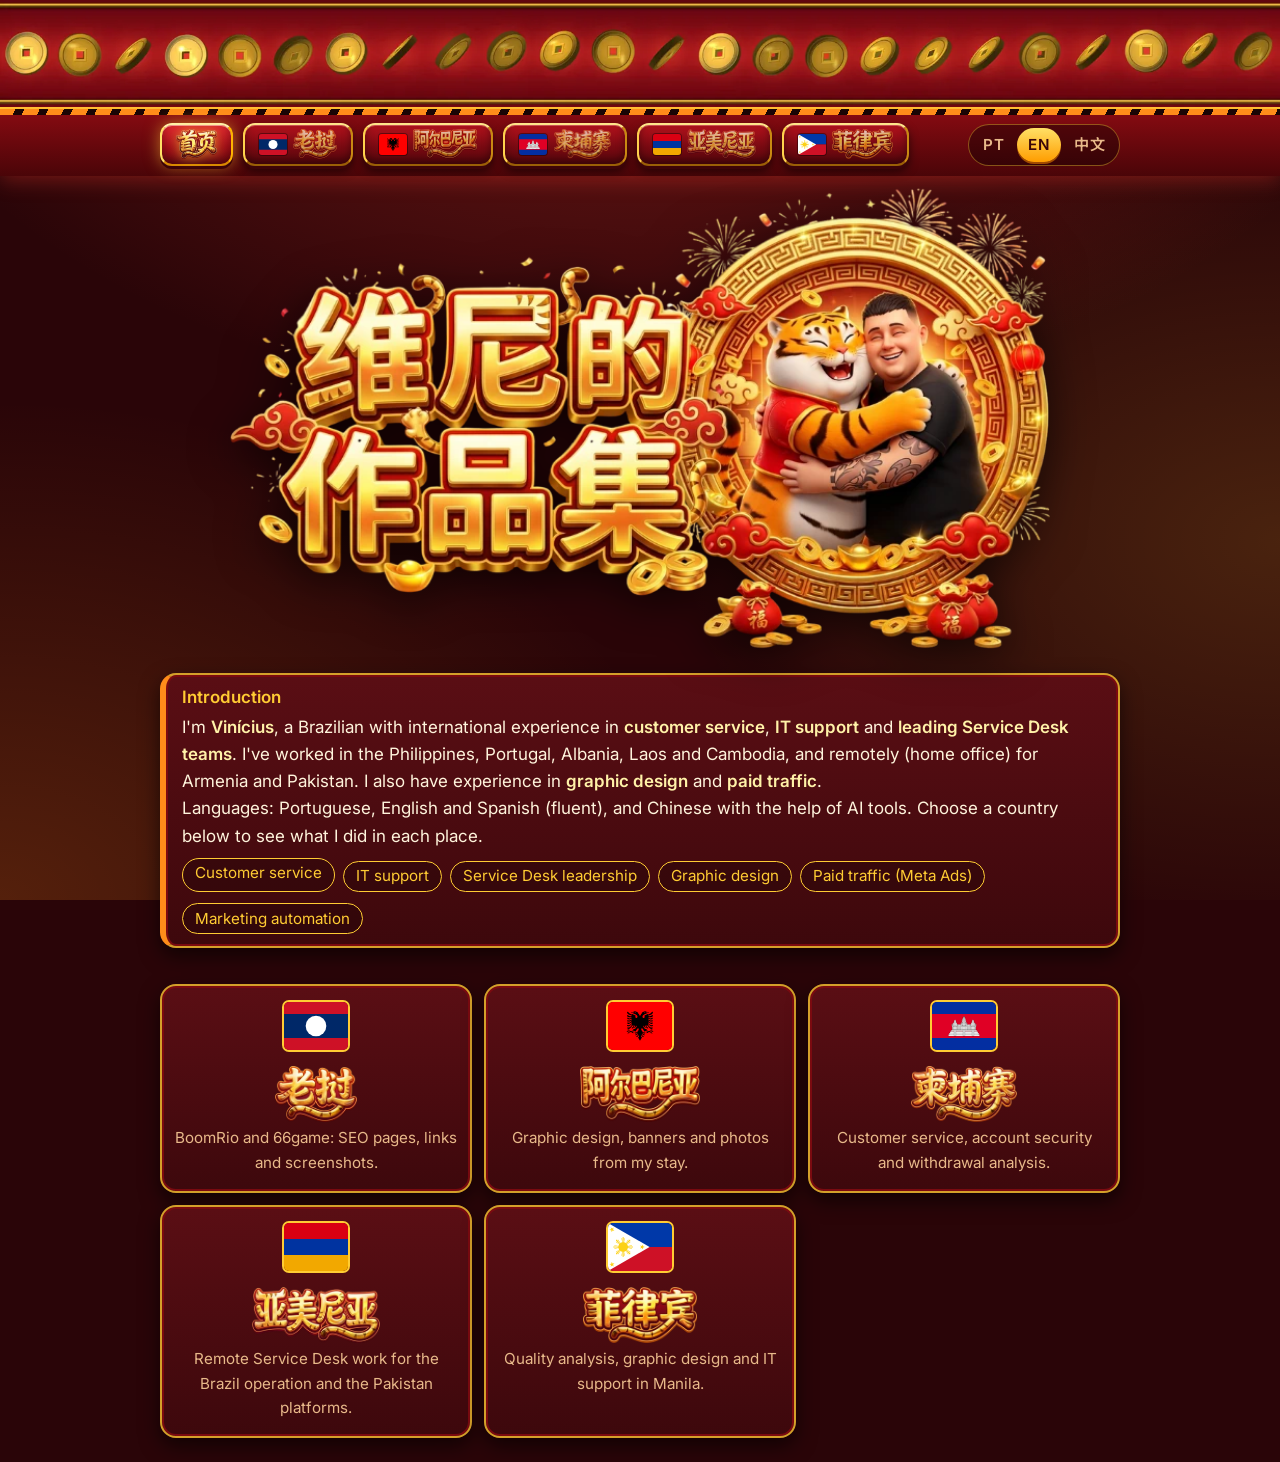
==== commit 2366b304: "Use first name only Co-Authored-By: Claude Sonnet 5.5 <noreply@anthropic.com> Claude-Session: https:" ====
--- a/site/index.html
+++ b/site/index.html
@@ -3,13 +3,13 @@
 <head>
 <meta charset="utf-8">
 <meta name="viewport" content="width=device-width, initial-scale=1, viewport-fit=cover">
-<title>Início — Vinícius Flórido</title>
-<meta name="description" content="Portfólio de Vinícius Flórido Marques Costa: atendimento ao cliente, suporte de TI, liderança de Service Desk, design gráfico e SEO, com experiência em Laos, Albânia, Camboja, Armênia e Filipinas." data-i18n-content="meta.description">
+<title>Início — Vinícius</title>
+<meta name="description" content="Portfólio de Vinícius: atendimento ao cliente, suporte de TI, liderança de Service Desk, design gráfico e SEO, com experiência em Laos, Albânia, Camboja, Armênia e Filipinas." data-i18n-content="meta.description">
 <meta name="theme-color" content="#4a0508">
 <meta name="color-scheme" content="dark">
 <meta property="og:type" content="profile">
-<meta property="og:title" content="Vinícius Flórido Marques Costa">
-<meta property="og:description" content="Portfólio de Vinícius Flórido Marques Costa: atendimento ao cliente, suporte de TI, liderança de Service Desk, design gráfico e SEO, com experiência em Laos, Albânia, Camboja, Armênia e Filipinas.">
+<meta property="og:title" content="Vinícius">
+<meta property="og:description" content="Portfólio de Vinícius: atendimento ao cliente, suporte de TI, liderança de Service Desk, design gráfico e SEO, com experiência em Laos, Albânia, Camboja, Armênia e Filipinas.">
 <meta property="og:image" content="assets/og-image.jpg">
 <meta name="twitter:card" content="summary_large_image">
 <link rel="icon" href="favicon.svg" type="image/svg+xml">
@@ -20,7 +20,7 @@
 <link rel="stylesheet" href="css/base.css">
 <link rel="stylesheet" href="css/components.css">
 <link rel="modulepreload" href="js/main.js">
-<script type="application/ld+json">{"@context": "https://schema.org", "@type": "Person", "name": "Vinícius Flórido Marques Costa", "jobTitle": "Customer Service Analyst · Service Desk Coordinator", "nationality": {"@type": "Country", "name": "Brazil"}, "knowsLanguage": ["pt", "en", "es", "zh"], "knowsAbout": ["Customer service", "IT support", "Service Desk management", "Graphic design", "SEO", "Paid traffic"], "sameAs": ["https://github.com/boomrioseo-dev"]}</script>
+<script type="application/ld+json">{"@context": "https://schema.org", "@type": "Person", "name": "Vinícius", "jobTitle": "Customer Service Analyst · Service Desk Coordinator", "nationality": {"@type": "Country", "name": "Brazil"}, "knowsLanguage": ["pt", "en", "es", "zh"], "knowsAbout": ["Customer service", "IT support", "Service Desk management", "Graphic design", "SEO", "Paid traffic"], "sameAs": ["https://github.com/boomrioseo-dev"]}</script>
 </head>
 <body>
 <a class="skip-link" href="#main" data-i18n="ui.skip">Ir para o conteúdo principal</a>
@@ -33,10 +33,10 @@
 </header>
 <main id="main" tabindex="-1">
 <article class="view" id="view-home" data-route="home" hidden>
-<div class="herobanner"><h1 class="sr-only" tabindex="-1" data-i18n="home.h1">Vinícius Flórido Marques Costa — Portfólio</h1>
+<div class="herobanner"><h1 class="sr-only" tabindex="-1" data-i18n="home.h1">Vinícius — Portfólio</h1>
 <img class="hb-one" src="assets/img/ui/hero.webp" width="790" height="444" alt="Banner do portfólio com ilustração de um tigre da fortuna" data-i18n-alt="home.hero.alt" fetchpriority="high" decoding="async"></div>
 <section class="section" aria-labelledby="intro-h"><div class="explain reveal"><h2 id="intro-h" class="explain-title" data-i18n="home.intro.title">Apresentação</h2>
-<p data-i18n-html="home.intro.body">Sou o <b>Vinícius Flórido Marques Costa</b>, brasileiro, com experiência internacional em <b>atendimento ao cliente</b>, <b>suporte de TI</b> e <b>liderança de equipes de Service Desk</b>. Já trabalhei nas Filipinas, em Portugal, na Albânia, em Laos e no Camboja, e em home office para a Armênia e o Paquistão. Também tenho experiência com <b>design gráfico</b> e <b>tráfego pago</b>.<br>
+<p data-i18n-html="home.intro.body">Sou o <b>Vinícius</b>, brasileiro, com experiência internacional em <b>atendimento ao cliente</b>, <b>suporte de TI</b> e <b>liderança de equipes de Service Desk</b>. Já trabalhei nas Filipinas, em Portugal, na Albânia, em Laos e no Camboja, e em home office para a Armênia e o Paquistão. Também tenho experiência com <b>design gráfico</b> e <b>tráfego pago</b>.<br>
 Idiomas: português, inglês e espanhol (fluentes), e chinês com apoio de ferramentas de IA. Escolha um país abaixo para ver o que fiz em cada lugar.</p>
 <ul class="tags" role="list"><li data-i18n="home.skill.0">Atendimento ao cliente</li><li data-i18n="home.skill.1">Suporte de TI</li><li data-i18n="home.skill.2">Liderança de Service Desk</li><li data-i18n="home.skill.3">Design gráfico</li><li data-i18n="home.skill.4">Tráfego pago (Meta Ads)</li><li data-i18n="home.skill.5">Automação de marketing</li></ul></div></section>
 <section class="section" aria-label="Países" data-i18n-aria="home.countries"><div class="grid"><a class="card homecard reveal" href="#laos"><img class="flag flag-xl" src="assets/flags/la.svg" alt="" width="64" height="48" decoding="async"><h3><img class="cn cn-lg" src="assets/img/nav/la.webp" width="175" height="120" alt="Laos" data-i18n-alt="country.laos" decoding="async"></h3><p data-i18n="home.card.laos">BoomRio e 66game: páginas de SEO, links e screenshots.</p></a><a class="card homecard reveal" href="#albania"><img class="flag flag-xl" src="assets/flags/al.svg" alt="" width="64" height="48" decoding="async"><h3><img class="cn cn-lg" src="assets/img/nav/al.webp" width="256" height="120" alt="Albânia" data-i18n-alt="country.albania" decoding="async"></h3><p data-i18n="home.card.albania">Design gráfico, banners e fotos da estadia.</p></a><a class="card homecard reveal" href="#cambodia"><img class="flag flag-xl" src="assets/flags/kh.svg" alt="" width="64" height="48" decoding="async"><h3><img class="cn cn-lg" src="assets/img/nav/kh.webp" width="229" height="120" alt="Camboja" data-i18n-alt="country.cambodia" decoding="async"></h3><p data-i18n="home.card.cambodia">Atendimento ao cliente, segurança de contas e análise de saques.</p></a><a class="card homecard reveal" href="#armenia"><img class="flag flag-xl" src="assets/flags/am.svg" alt="" width="64" height="48" decoding="async"><h3><img class="cn cn-lg" src="assets/img/nav/am.webp" width="273" height="120" alt="Armênia" data-i18n-alt="country.armenia" decoding="async"></h3><p data-i18n="home.card.armenia">Service Desk em home office, no Brasil e nas plataformas do Paquistão.</p></a><a class="card homecard reveal" href="#philippines"><img class="flag flag-xl" src="assets/flags/ph.svg" alt="" width="64" height="48" decoding="async"><h3><img class="cn cn-lg" src="assets/img/nav/ph.webp" width="244" height="120" alt="Filipinas" data-i18n-alt="country.philippines" decoding="async"></h3><p data-i18n="home.card.philippines">Análise de qualidade, design gráfico e suporte de TI em Manila.</p></a></div></section>
